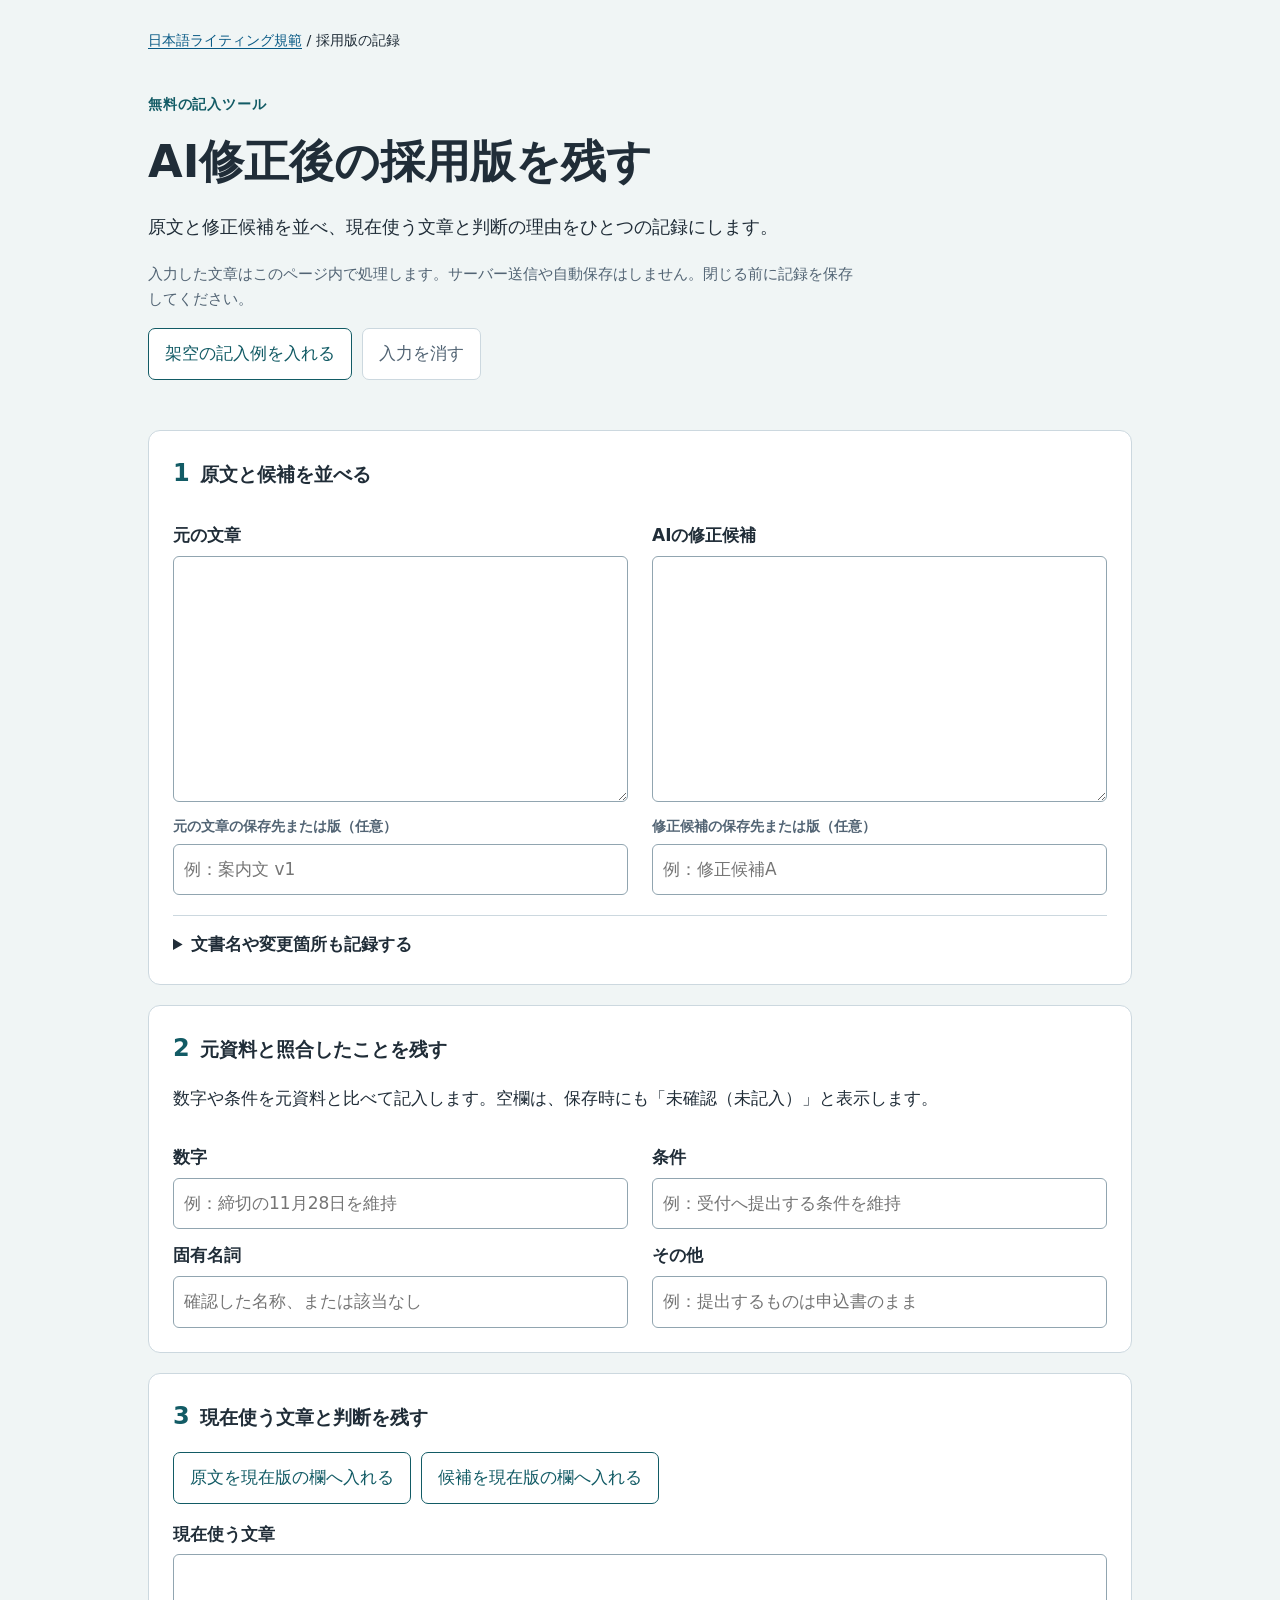
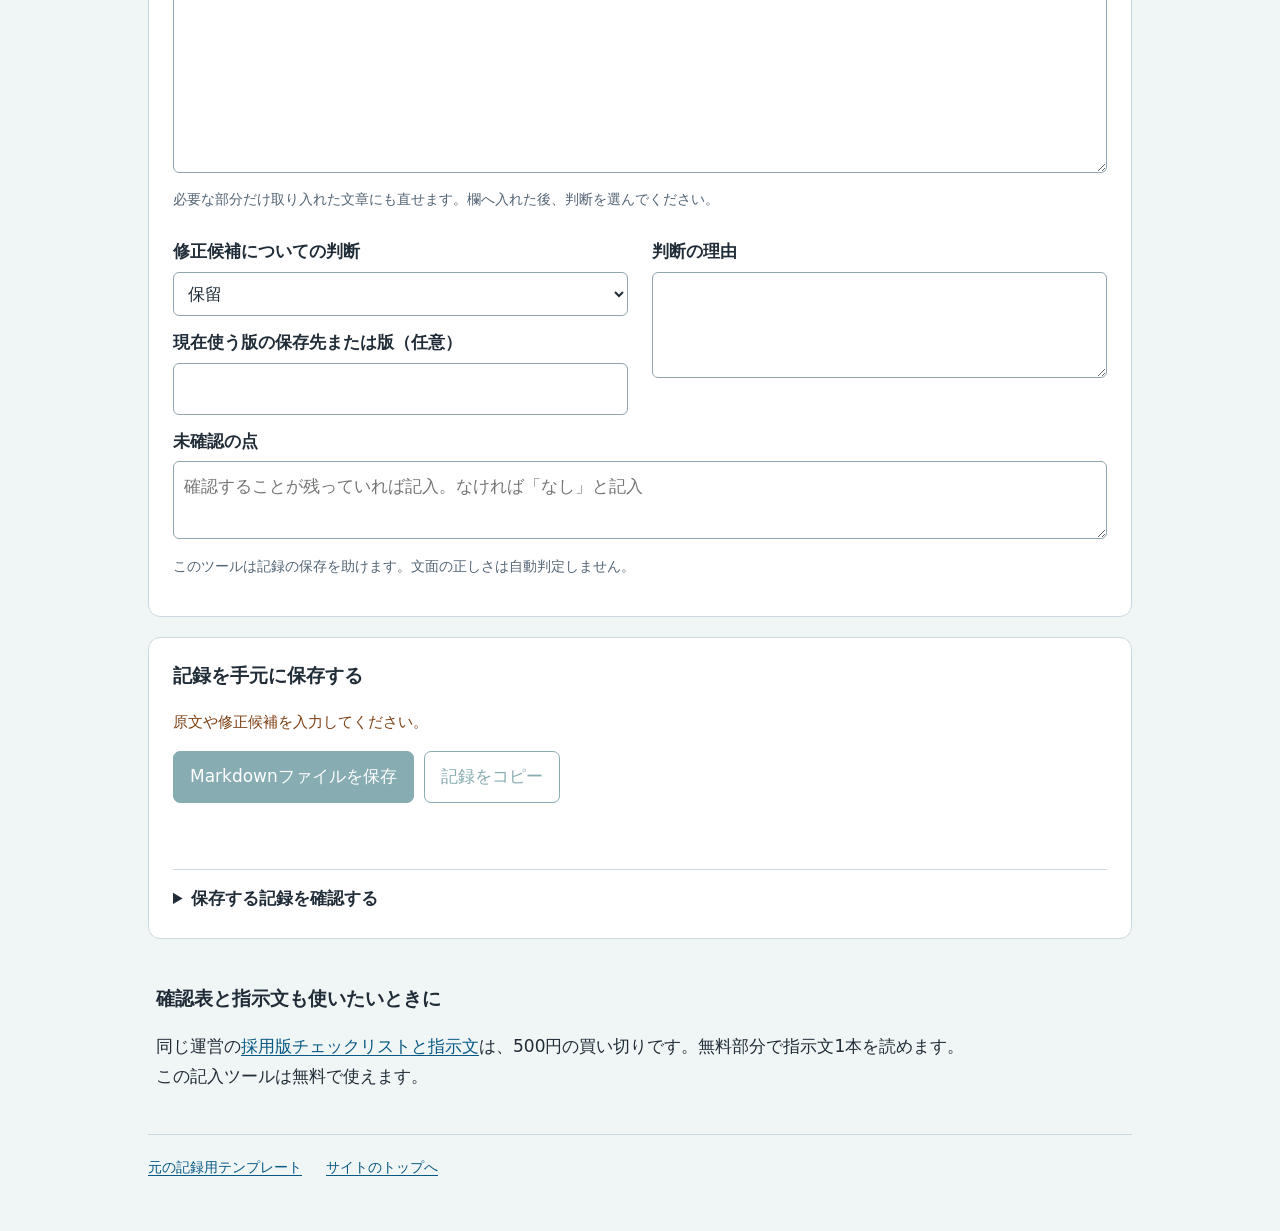
==== docs/adopted-version/index.html @ 4f90f67d "Add local-only adopted-version record tool" ====
<!doctype html>
<html lang="ja">
<head>
  <meta charset="utf-8">
  <meta name="viewport" content="width=device-width, initial-scale=1">
  <meta name="referrer" content="no-referrer">
  <meta http-equiv="Content-Security-Policy" content="default-src 'none'; script-src 'self'; style-src 'self'; connect-src 'none'; img-src 'none'; font-src 'none'; object-src 'none'; base-uri 'none'; form-action 'none'">
  <meta name="description" content="原文とAIの修正候補を並べ、現在使う文章と判断理由を記録する無料ツール。入力内容をブラウザー内でMarkdownにして保存できます。">
  <link rel="canonical" href="https://snowkiss13.github.io/ja-writing-norms/adopted-version/">
  <title>AI修正後の採用版を記録する無料ツール | ja-writing-norms</title>
  <link rel="stylesheet" href="style.css">
  <script type="module" src="app.js"></script>
</head>
<body>
<main>
  <nav aria-label="パンくず"><a href="../">日本語ライティング規範</a> / 採用版の記録</nav>
  <header>
    <p class="eyebrow">無料の記入ツール</p>
    <h1>AI修正後の採用版を残す</h1>
    <p class="lead">原文と修正候補を並べ、現在使う文章と判断の理由をひとつの記録にします。</p>
    <p class="privacy">入力した文章はこのページ内で処理します。サーバー送信や自動保存はしません。閉じる前に記録を保存してください。</p>
    <div class="actions"><button type="button" id="example" disabled>架空の記入例を入れる</button><button type="button" id="clear" class="quiet" disabled>入力を消す</button></div>
    <p id="sample-status" class="muted"></p>
    <noscript><p>このツールはJavaScriptを使います。<a href="https://github.com/snowkiss13/ja-writing-norms/blob/main/examples/07-adopted-version-record-template.md">コピーして使う記録用テンプレート</a>もあります。</p></noscript>
  </header>
  <form id="record-form" autocomplete="off">
    <section aria-labelledby="compare-title">
      <h2 id="compare-title"><span>1</span>原文と候補を並べる</h2>
      <div class="pair">
        <div><label for="original">元の文章</label><textarea id="original" rows="8" spellcheck="false"></textarea><label for="originalRef" class="small-label">元の文章の保存先または版（任意）</label><input id="originalRef" type="text" placeholder="例：案内文 v1"></div>
        <div><label for="proposal">AIの修正候補</label><textarea id="proposal" rows="8" spellcheck="false"></textarea><label for="proposalRef" class="small-label">修正候補の保存先または版（任意）</label><input id="proposalRef" type="text" placeholder="例：修正候補A"></div>
      </div>
      <details><summary>文書名や変更箇所も記録する</summary><div class="pair detail-fields">
        <div><label for="subject">対象の文章</label><input id="subject" type="text"><label for="workDate">作業日</label><input id="workDate" type="date"><label for="purpose">修正の目的</label><textarea id="purpose" rows="2"></textarea></div>
        <div><label for="changes">変更した箇所</label><textarea id="changes" rows="3"></textarea><label for="changeReason">変更の理由</label><textarea id="changeReason" rows="3"></textarea></div>
      </div></details>
    </section>
    <section aria-labelledby="facts-title">
      <h2 id="facts-title"><span>2</span>元資料と照合したことを残す</h2>
      <p>数字や条件を元資料と比べて記入します。空欄は、保存時にも「未確認（未記入）」と表示します。</p>
      <div class="pair">
        <div><label for="numbers">数字</label><input id="numbers" type="text" placeholder="例：締切の11月28日を維持"><label for="names">固有名詞</label><input id="names" type="text" placeholder="確認した名称、または該当なし"></div>
        <div><label for="conditions">条件</label><input id="conditions" type="text" placeholder="例：受付へ提出する条件を維持"><label for="other">その他</label><input id="other" type="text" placeholder="例：提出するものは申込書のまま"></div>
      </div>
    </section>
    <section aria-labelledby="decision-title">
      <h2 id="decision-title"><span>3</span>現在使う文章と判断を残す</h2>
      <div class="actions"><button type="button" id="use-original" disabled>原文を現在版の欄へ入れる</button><button type="button" id="use-proposal" disabled>候補を現在版の欄へ入れる</button></div>
      <label for="current">現在使う文章</label><textarea id="current" rows="7" spellcheck="false" aria-describedby="current-help"></textarea>
      <p id="current-help" class="muted">必要な部分だけ取り入れた文章にも直せます。欄へ入れた後、判断を選んでください。</p>
      <div class="pair">
        <div><label for="decision">修正候補についての判断</label><select id="decision"><option value="pending">保留</option><option value="adopt">採用</option><option value="reject">見送り</option></select><label for="currentRef">現在使う版の保存先または版（任意）</label><input id="currentRef" type="text"></div>
        <div><label for="reason">判断の理由</label><textarea id="reason" rows="3"></textarea></div>
      </div>
      <label for="remaining">未確認の点</label><textarea id="remaining" rows="2" placeholder="確認することが残っていれば記入。なければ「なし」と記入"></textarea>
      <p class="muted">このツールは記録の保存を助けます。文面の正しさは自動判定しません。</p>
    </section>
    <section aria-labelledby="save-title">
      <h2 id="save-title">記録を手元に保存する</h2>
      <p id="validation" class="validation"></p>
      <div class="actions"><button type="button" id="download" class="primary" disabled>Markdownファイルを保存</button><button type="button" id="copy" disabled>記録をコピー</button></div>
      <p id="feedback" role="status" aria-live="polite"></p>
      <details><summary>保存する記録を確認する</summary><label for="preview" class="small-label">Markdownの内容</label><textarea id="preview" rows="14" readonly spellcheck="false"></textarea></details>
    </section>
  </form>
  <aside aria-labelledby="offer-title">
    <h2 id="offer-title">確認表と指示文も使いたいときに</h2>
    <p>同じ運営の<a id="product-link" href="https://note.com/smartcareviz/n/naf463e2cc4cb">採用版チェックリストと指示文</a>は、500円の買い切りです。無料部分で指示文1本を読めます。この記入ツールは無料で使えます。</p>
  </aside>
  <footer><a href="https://github.com/snowkiss13/ja-writing-norms/blob/main/examples/07-adopted-version-record-template.md">元の記録用テンプレート</a><a href="../">サイトのトップへ</a></footer>
</main>
</body>
</html>
---- docs/adopted-version/style.css ----
:root{color-scheme:light;--ink:#202d38;--muted:#526474;--line:#ccd8df;--accent:#125b65;--wash:#f0f5f5;--paper:#fff}
*{box-sizing:border-box}body{margin:0;background:var(--wash);color:var(--ink);font:17px/1.75 system-ui,-apple-system,sans-serif}main{max-width:1080px;margin:auto;padding:28px clamp(16px,4vw,48px) 50px}nav,footer{font-size:.9rem}a{color:#075985;text-underline-offset:.2em}header{padding:26px 0 14px}.eyebrow{font-size:.85rem;color:var(--accent);font-weight:700;letter-spacing:.06em}h1{font-size:clamp(1.8rem,5vw,2.8rem);line-height:1.35;margin:.35em 0}.lead{font-size:1.13rem;max-width:42em}.privacy{max-width:48em;color:var(--muted);font-size:.92rem}h2{font-size:1.2rem;line-height:1.5;margin:0 0 18px}h2 span{display:inline-block;margin-right:10px;color:var(--accent);font-size:1.5rem}section{padding:24px;background:var(--paper);border:1px solid var(--line);border-radius:12px;margin:20px 0}.pair{display:grid;grid-template-columns:1fr 1fr;gap:24px}.pair>div{min-width:0}label{display:block;font-weight:600;margin:12px 0 5px}.small-label,.muted{font-size:.88rem;color:var(--muted)}input,select,textarea,button{font:inherit}input,select,textarea{display:block;width:100%;min-width:0;border:1px solid #91a5b0;border-radius:6px;background:white;color:var(--ink);padding:10px}textarea{resize:vertical;line-height:1.65}button{border:1px solid var(--accent);border-radius:7px;background:white;color:var(--accent);padding:10px 16px;cursor:pointer;min-height:44px;white-space:normal;text-align:center}button.primary{background:var(--accent);color:white}button.quiet{border-color:var(--line);color:var(--muted)}button:disabled{opacity:.5;cursor:default}.actions{display:flex;gap:10px;flex-wrap:wrap;margin:16px 0}.actions button{max-width:100%}:focus-visible{outline:3px solid #bf7419;outline-offset:3px}details{margin-top:20px;border-top:1px solid var(--line);padding-top:14px}summary{cursor:pointer;font-weight:600}.detail-fields{padding-top:6px}.validation{font-size:.92rem;color:#7c3f12}#feedback{min-height:1.75em;color:var(--accent)}#preview{font-family:ui-monospace,monospace;font-size:.85rem}aside{padding:26px 8px}aside p{max-width:48em}footer{border-top:1px solid var(--line);padding-top:20px;display:flex;flex-wrap:wrap;gap:12px 24px}
@media(max-width:680px){.pair{grid-template-columns:1fr;gap:12px}section{padding:20px 16px}main{padding:20px 14px 40px}.actions{gap:8px}.actions button{flex:1 1 200px}h2{font-size:1.13rem}}
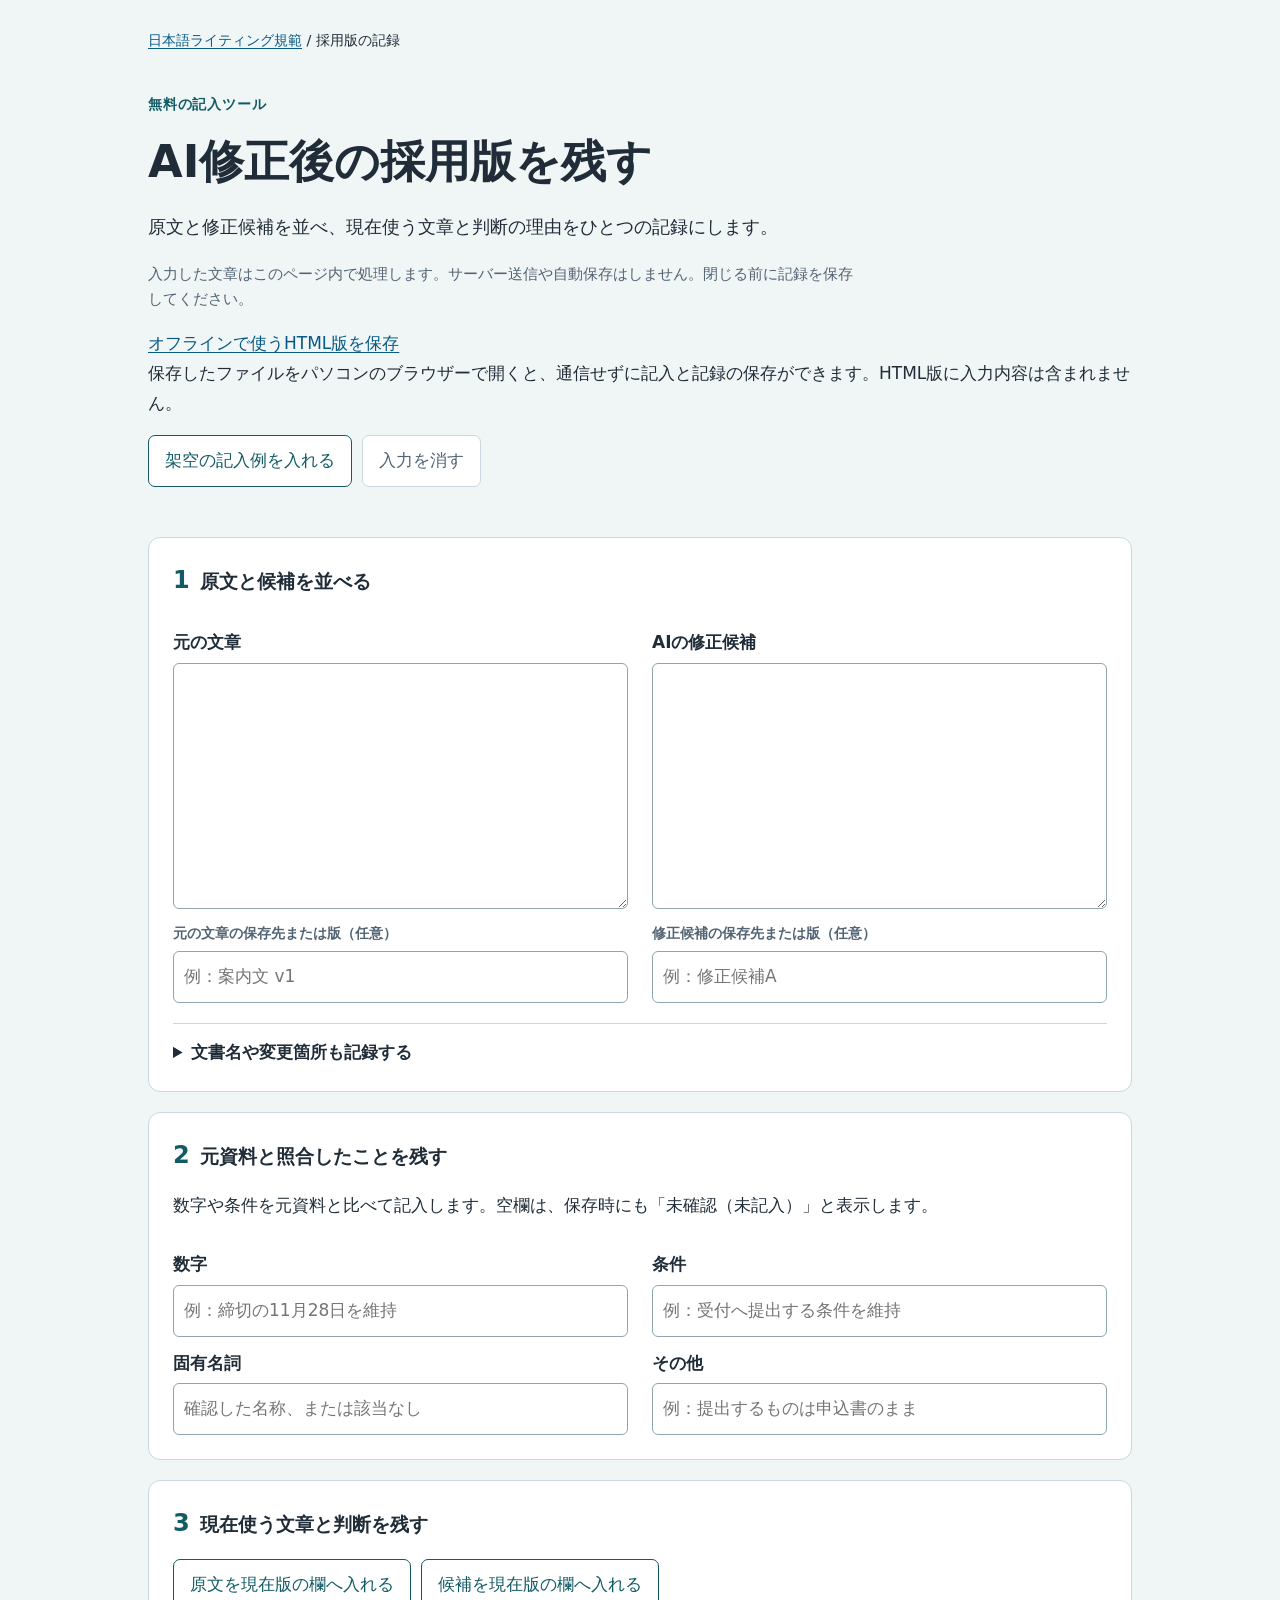
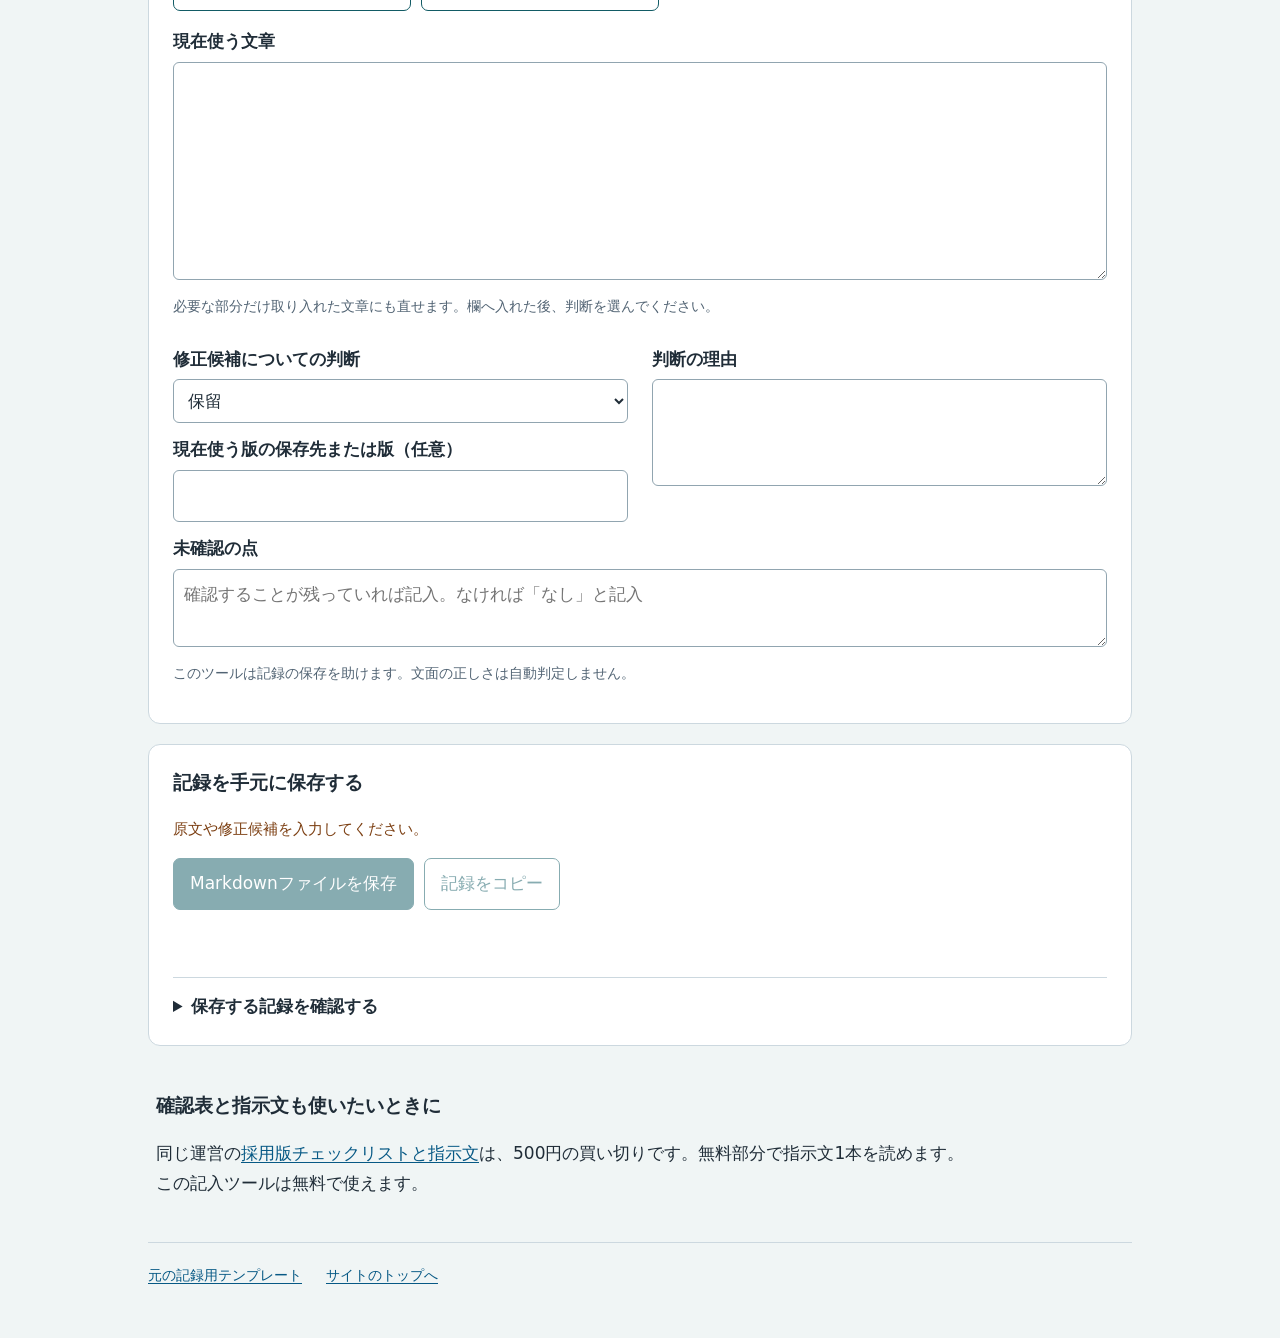
==== commit b293aa7c: "Distribute the record tool as a single offline HTML file" ====
--- a/docs/adopted-version/index.html
+++ b/docs/adopted-version/index.html
@@ -19,6 +19,7 @@
     <h1>AI修正後の採用版を残す</h1>
     <p class="lead">原文と修正候補を並べ、現在使う文章と判断の理由をひとつの記録にします。</p>
     <p class="privacy">入力した文章はこのページ内で処理します。サーバー送信や自動保存はしません。閉じる前に記録を保存してください。</p>
+    <p id="offline-download"><a href="../adopted-version-offline.html" download="adopted-version-offline.html">オフラインで使うHTML版を保存</a><br>保存したファイルをパソコンのブラウザーで開くと、通信せずに記入と記録の保存ができます。HTML版に入力内容は含まれません。</p>
     <div class="actions"><button type="button" id="example" disabled>架空の記入例を入れる</button><button type="button" id="clear" class="quiet" disabled>入力を消す</button></div>
     <p id="sample-status" class="muted"></p>
     <noscript><p>このツールはJavaScriptを使います。<a href="https://github.com/snowkiss13/ja-writing-norms/blob/main/examples/07-adopted-version-record-template.md">コピーして使う記録用テンプレート</a>もあります。</p></noscript>
